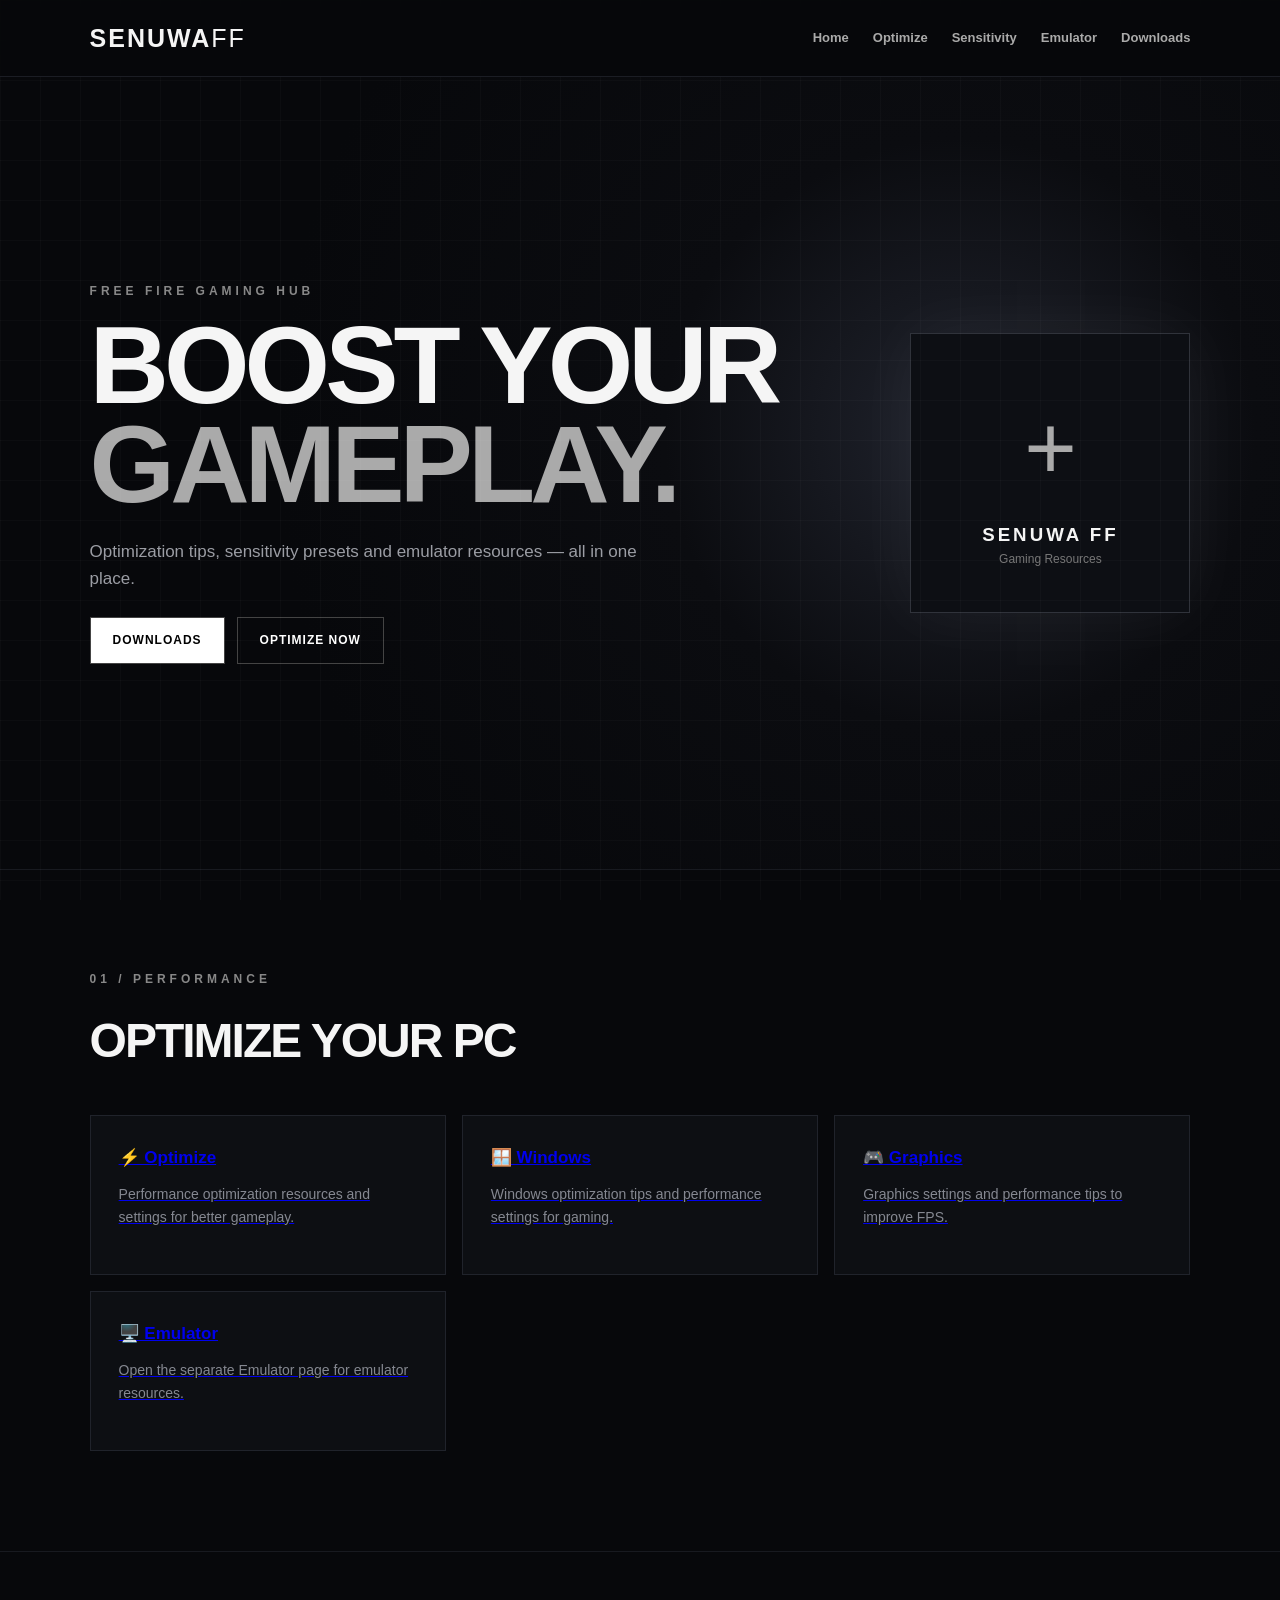
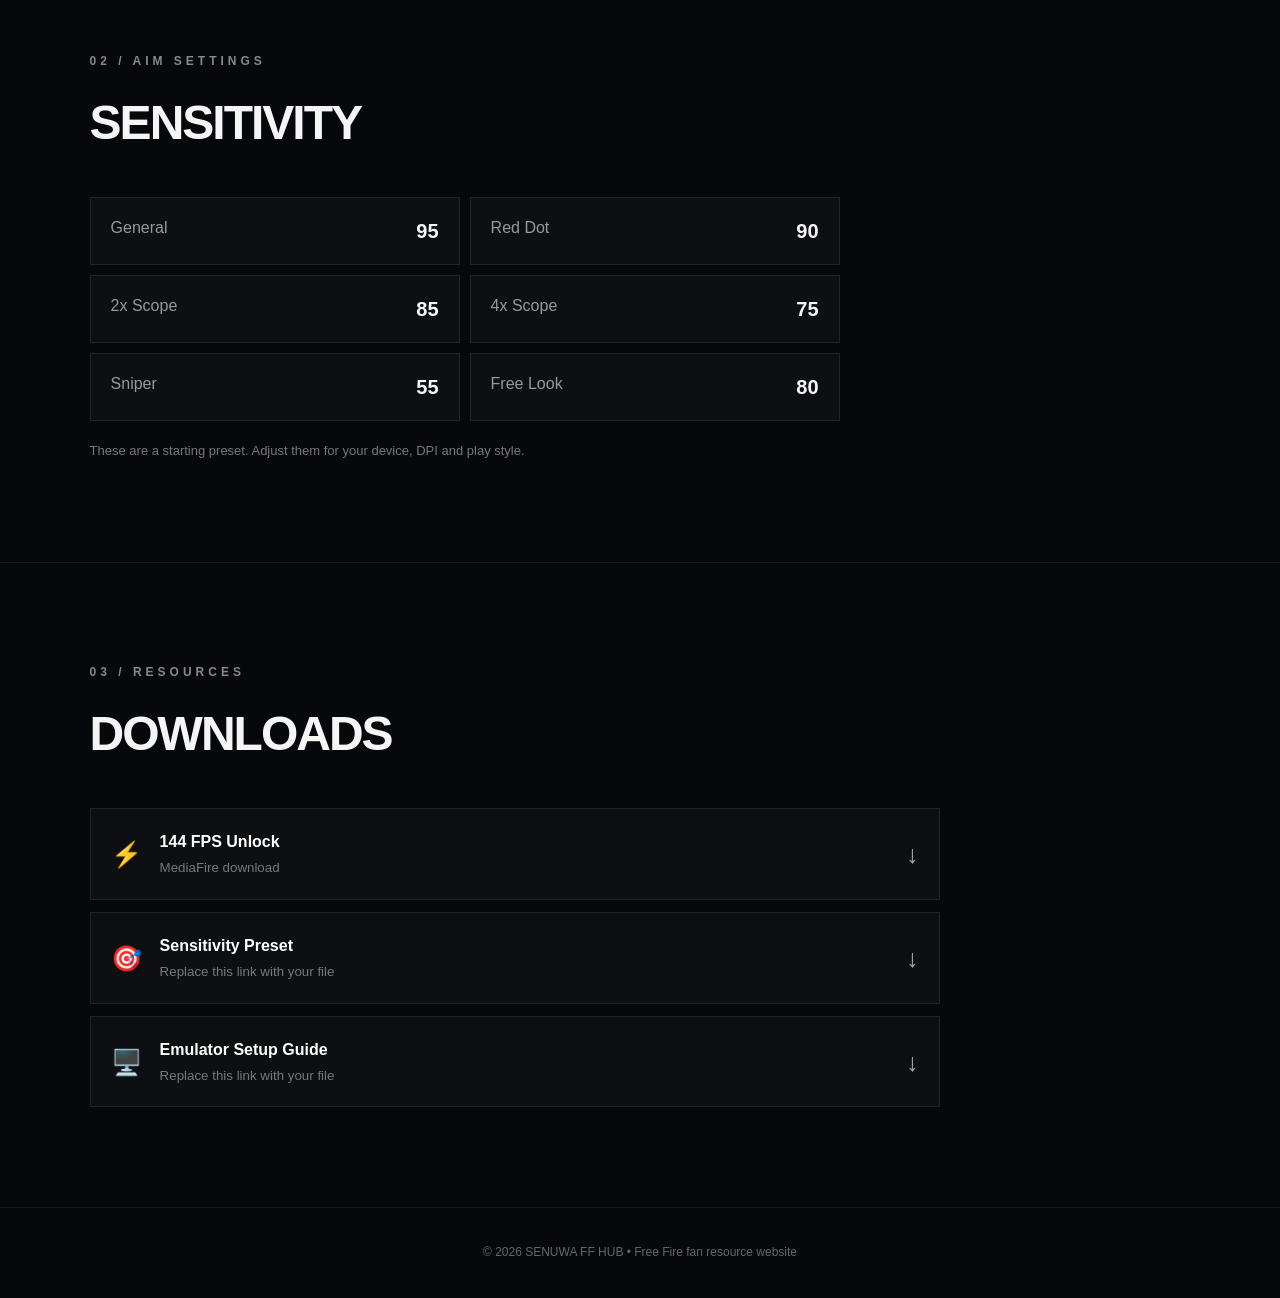
==== index.html @ 17cc3757 "Move emulator to separate page and update navigation" ====
<!DOCTYPE html>
<html lang="en">
<head>
  <meta charset="UTF-8">
  <meta name="viewport" content="width=device-width, initial-scale=1.0">
  <title>SENUWA FF HUB</title>
  <link rel="stylesheet" href="style.css">
</head>
<body>
  <header class="nav">
    <div class="logo">SENUWA<span>FF</span></div>
    <nav>
      <a href="#home">Home</a>
      <a href="#optimize">Optimize</a>
      <a href="#sensitivity">Sensitivity</a>
      <a href="emulator.html">Emulator</a>
      <a href="#downloads">Downloads</a>
    </nav>
  </header>

  <main>
    <section id="home" class="hero">
      <div>
        <p class="tag">FREE FIRE GAMING HUB</p>
        <h1>BOOST YOUR<br><span>GAMEPLAY.</span></h1>
        <p class="subtitle">Optimization tips, sensitivity presets and emulator resources — all in one place.</p>
        <div class="buttons">
          <a class="btn primary" href="#downloads">DOWNLOADS</a>
          <a class="btn secondary" href="#optimize">OPTIMIZE NOW</a>
        </div>
      </div>
      <div class="hero-card">
        <div class="crosshair">+</div>
        <h3>SENUWA FF</h3>
        <p>Gaming Resources</p>
      </div>
    </section>

    <section id="optimize" class="section">
      <p class="tag">01 / PERFORMANCE</p>
      <h2>OPTIMIZE YOUR PC</h2>
      <div class="grid">
        <a class="card" href="#optimize"><b>⚡ Optimize</b><p>Performance optimization resources and settings for better gameplay.</p></a>
        <a class="card" href="#optimize"><b>🪟 Windows</b><p>Windows optimization tips and performance settings for gaming.</p></a>
        <a class="card" href="#optimize"><b>🎮 Graphics</b><p>Graphics settings and performance tips to improve FPS.</p></a>
        <a class="card" href="emulator.html"><b>🖥️ Emulator</b><p>Open the separate Emulator page for emulator resources.</p></a>
      </div>
    </section>

    <section id="sensitivity" class="section">
      <p class="tag">02 / AIM SETTINGS</p>
      <h2>SENSITIVITY</h2>
      <div class="sens">
        <div><span>General</span><strong>95</strong></div>
        <div><span>Red Dot</span><strong>90</strong></div>
        <div><span>2x Scope</span><strong>85</strong></div>
        <div><span>4x Scope</span><strong>75</strong></div>
        <div><span>Sniper</span><strong>55</strong></div>
        <div><span>Free Look</span><strong>80</strong></div>
      </div>
      <p class="note">These are a starting preset. Adjust them for your device, DPI and play style.</p>
    </section>

    <section id="downloads" class="section downloads">
      <p class="tag">03 / RESOURCES</p>
      <h2>DOWNLOADS</h2>
      <div class="download-grid">
        <a class="download" href="https://www.mediafire.com/file/zof6ju1mrrb63w5/144_FPS.txt/file" target="_blank" rel="noopener"><span>⚡</span><div><b>144 FPS Unlock</b><small>MediaFire download</small></div><strong>↓</strong></a>
        <a class="download" href="#" onclick="demoDownload(event,'Sensitivity Preset')"><span>🎯</span><div><b>Sensitivity Preset</b><small>Replace this link with your file</small></div><strong>↓</strong></a>
        <a class="download" href="#" onclick="demoDownload(event,'Emulator Setup Guide')"><span>🖥️</span><div><b>Emulator Setup Guide</b><small>Replace this link with your file</small></div><strong>↓</strong></a>
      </div>
    </section>
  </main>

  <footer>© 2026 SENUWA FF HUB • Free Fire fan resource website</footer>
  <script src="script.js"></script>
</body>
</html>
---- style.css ----
*{box-sizing:border-box;margin:0;padding:0}
html{scroll-behavior:smooth}
body{font-family:Arial,Helvetica,sans-serif;background:#07080b;color:#f5f5f5;line-height:1.6}
body:before{content:"";position:fixed;inset:0;pointer-events:none;background:linear-gradient(rgba(255,255,255,.025) 1px,transparent 1px),linear-gradient(90deg,rgba(255,255,255,.025) 1px,transparent 1px);background-size:40px 40px}
.nav{position:sticky;top:0;z-index:10;display:flex;justify-content:space-between;align-items:center;padding:18px 7%;background:rgba(7,8,11,.9);backdrop-filter:blur(12px);border-bottom:1px solid #1b1d24}
.logo{font-size:25px;font-weight:900;letter-spacing:2px}.logo span{font-weight:400}
nav{display:flex;gap:24px}nav a{color:#aaa;text-decoration:none;font-size:13px;font-weight:bold}nav a:hover{color:#fff}
.hero{min-height:88vh;padding:100px 7%;display:flex;align-items:center;justify-content:space-between;gap:50px;background:radial-gradient(circle at 75% 45%,#20232d 0,#0b0c10 28%,#07080b 65%)}
.tag{font-size:12px;letter-spacing:4px;color:#888;font-weight:bold;margin-bottom:14px}
h1{font-size:clamp(55px,9vw,110px);line-height:.9;letter-spacing:-5px}h1 span{color:#aaa}
.subtitle{max-width:580px;color:#9b9da4;margin:25px 0;font-size:17px}
.buttons{display:flex;gap:12px;flex-wrap:wrap}.btn{padding:13px 22px;text-decoration:none;font-size:12px;font-weight:bold;letter-spacing:1px;border:1px solid #444}.primary{background:#fff;color:#000}.secondary{color:#fff}
.hero-card{width:280px;height:280px;border:1px solid #30333b;background:#0d0f14;display:flex;flex-direction:column;align-items:center;justify-content:center;box-shadow:0 0 70px rgba(255,255,255,.05)}.crosshair{font-size:90px;font-weight:200;color:#aaa}.hero-card h3{letter-spacing:3px}.hero-card p{color:#777;font-size:12px}
.section{padding:100px 7%;border-top:1px solid #181a20}h2{font-size:48px;letter-spacing:-2px;margin-bottom:35px}
.grid{display:grid;grid-template-columns:repeat(3,1fr);gap:16px}.card{background:#0d0f13;border:1px solid #20232b;padding:28px;min-height:160px}.card b{font-size:17px}.card p{color:#858891;margin-top:12px;font-size:14px}
.sens{max-width:750px;display:grid;grid-template-columns:1fr 1fr;gap:10px}.sens div{display:flex;justify-content:space-between;padding:17px 20px;background:#0d0f13;border:1px solid #20232b}.sens span{color:#999}.sens strong{font-size:20px}.note{color:#777;margin-top:20px;font-size:13px}
.download-grid{display:grid;gap:12px;max-width:850px}.download{display:flex;align-items:center;gap:18px;padding:20px;background:#0d0f13;border:1px solid #20232b;color:#fff;text-decoration:none}.download>span{font-size:25px}.download div{flex:1}.download small{display:block;color:#777;margin-top:3px}.download>strong{font-size:25px;color:#aaa}.download:hover{border-color:#555;transform:translateX(4px)}
footer{text-align:center;padding:35px;color:#666;border-top:1px solid #181a20;font-size:12px}
@media(max-width:750px){.nav{align-items:flex-start;gap:15px;flex-direction:column}nav{gap:12px;flex-wrap:wrap}.hero{padding-top:70px;flex-direction:column;align-items:flex-start}.hero-card{width:100%;max-width:300px}h2{font-size:38px}.grid{grid-template-columns:1fr}.sens{grid-template-columns:1fr}}
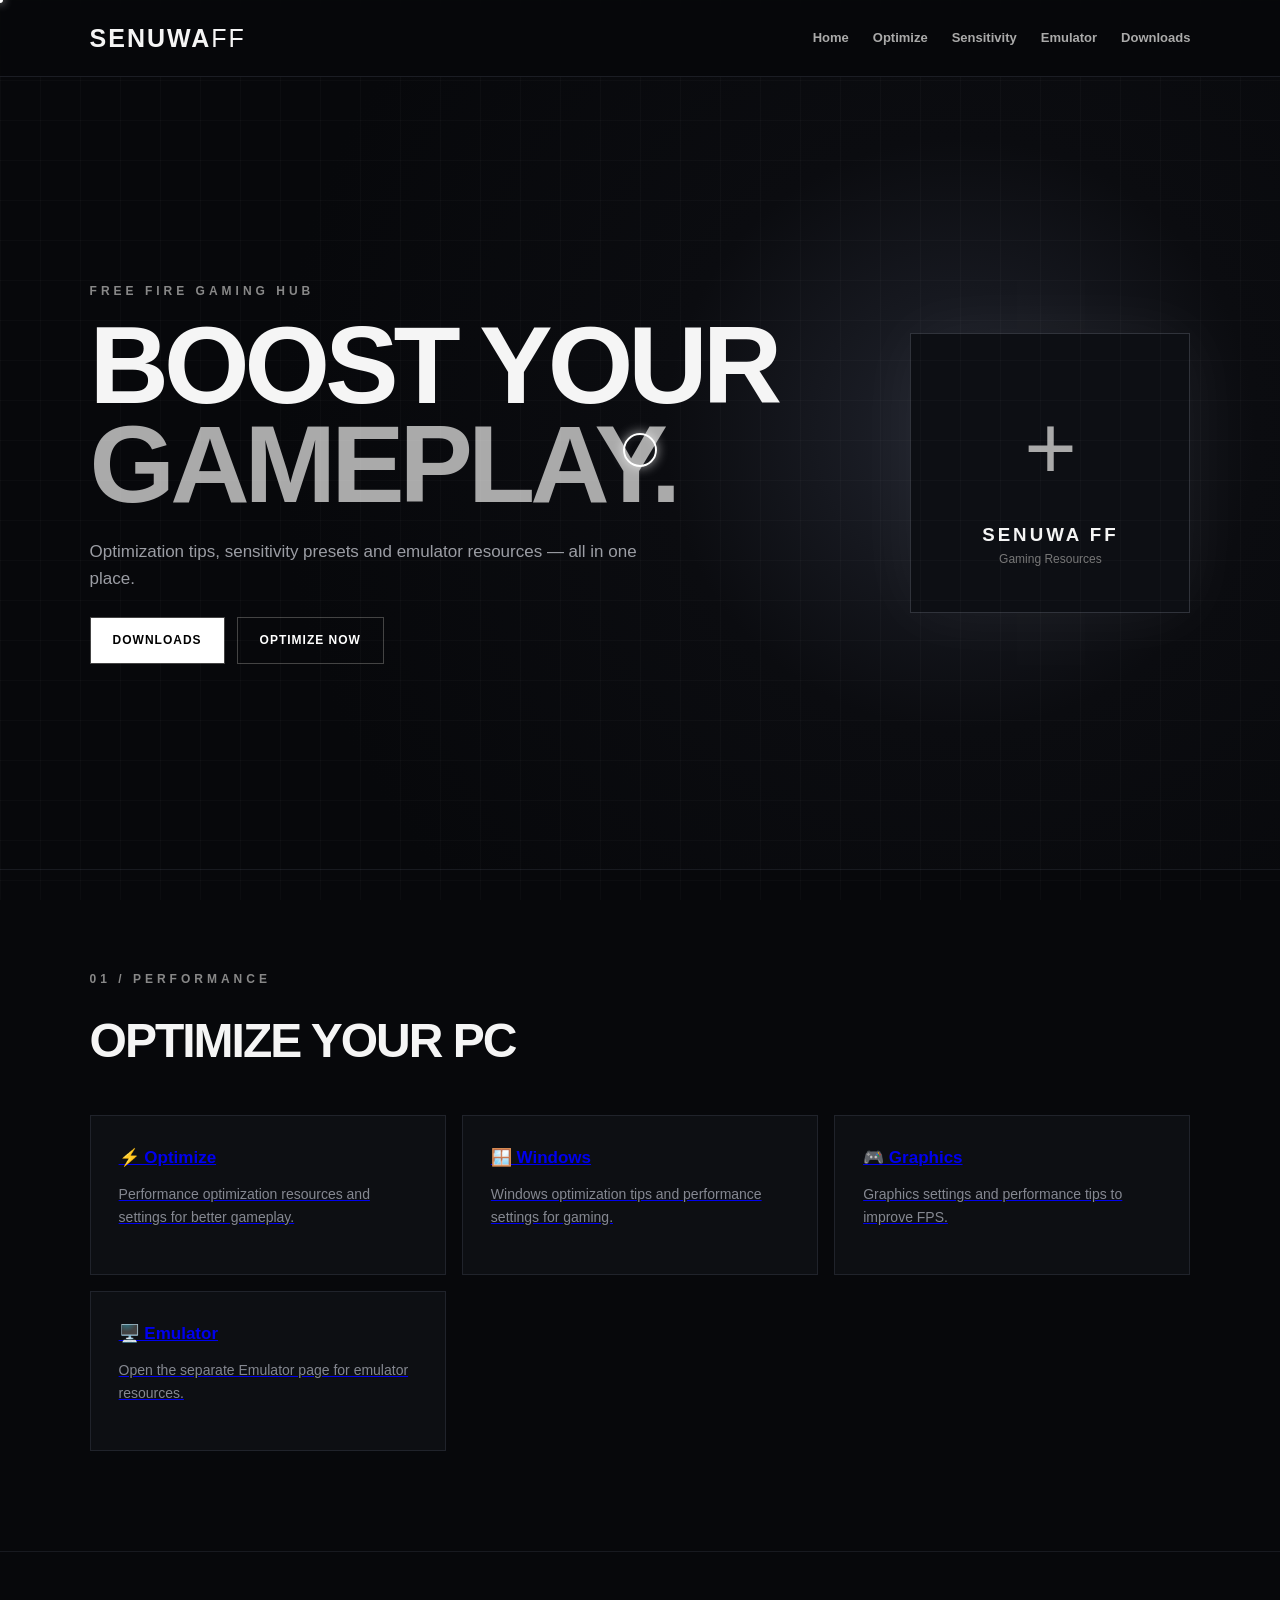
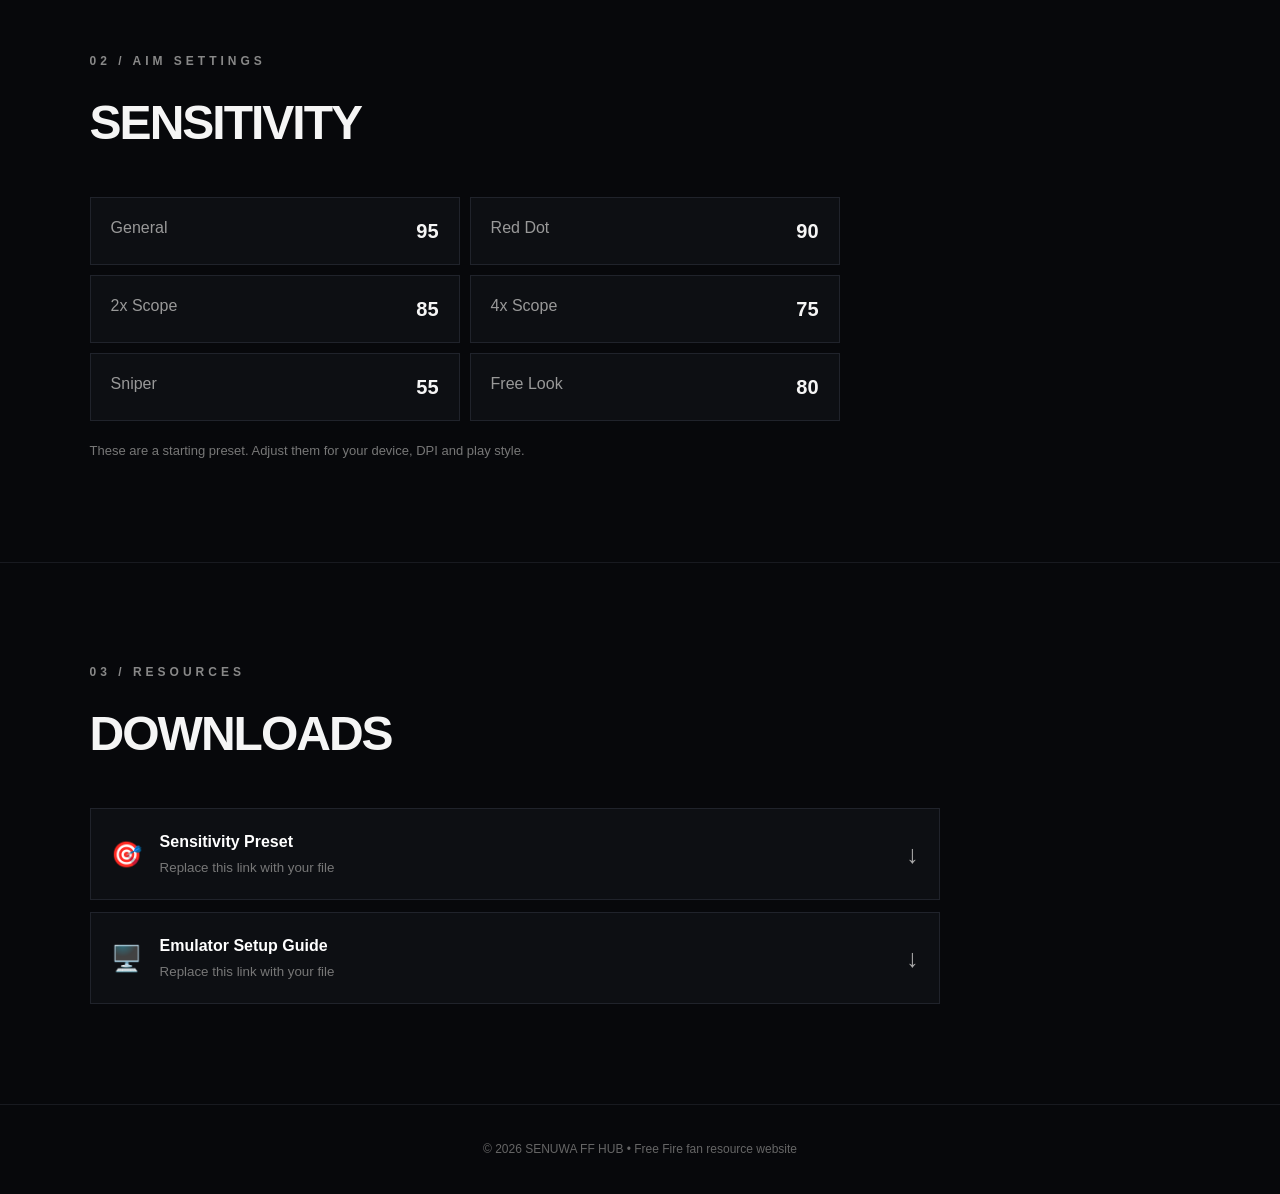
==== commit 79fb70e6: "Remove 144 FPS Unlock from Downloads and link Optimize card to new Optimize page" ====
--- a/index.html
+++ b/index.html
@@ -40,7 +40,7 @@
       <p class="tag">01 / PERFORMANCE</p>
       <h2>OPTIMIZE YOUR PC</h2>
       <div class="grid">
-        <a class="card" href="#optimize"><b>⚡ Optimize</b><p>Performance optimization resources and settings for better gameplay.</p></a>
+        <a class="card" href="optimize.html"><b>⚡ Optimize</b><p>Performance optimization resources and settings for better gameplay.</p></a>
         <a class="card" href="#optimize"><b>🪟 Windows</b><p>Windows optimization tips and performance settings for gaming.</p></a>
         <a class="card" href="#optimize"><b>🎮 Graphics</b><p>Graphics settings and performance tips to improve FPS.</p></a>
         <a class="card" href="emulator.html"><b>🖥️ Emulator</b><p>Open the separate Emulator page for emulator resources.</p></a>
@@ -65,7 +65,6 @@
       <p class="tag">03 / RESOURCES</p>
       <h2>DOWNLOADS</h2>
       <div class="download-grid">
-        <a class="download" href="https://www.mediafire.com/file/zof6ju1mrrb63w5/144_FPS.txt/file" target="_blank" rel="noopener"><span>⚡</span><div><b>144 FPS Unlock</b><small>MediaFire download</small></div><strong>↓</strong></a>
         <a class="download" href="#" onclick="demoDownload(event,'Sensitivity Preset')"><span>🎯</span><div><b>Sensitivity Preset</b><small>Replace this link with your file</small></div><strong>↓</strong></a>
         <a class="download" href="#" onclick="demoDownload(event,'Emulator Setup Guide')"><span>🖥️</span><div><b>Emulator Setup Guide</b><small>Replace this link with your file</small></div><strong>↓</strong></a>
       </div>
--- a/style.css
+++ b/style.css
@@ -1,7 +1,14 @@
 *{box-sizing:border-box;margin:0;padding:0}
 html{scroll-behavior:smooth}
-body{font-family:Arial,Helvetica,sans-serif;background:#07080b;color:#f5f5f5;line-height:1.6}
+body{font-family:Arial,Helvetica,sans-serif;background:#07080b;color:#f5f5f5;line-height:1.6;cursor:none}
 body:before{content:"";position:fixed;inset:0;pointer-events:none;background:linear-gradient(rgba(255,255,255,.025) 1px,transparent 1px),linear-gradient(90deg,rgba(255,255,255,.025) 1px,transparent 1px);background-size:40px 40px}
+a,button{cursor:none}
+.custom-cursor,.cursor-dot{position:fixed;left:0;top:0;pointer-events:none;z-index:2147483647;transform:translate(-50%,-50%);display:block}
+.custom-cursor{width:34px;height:34px;border:2px solid #fff;border-radius:50%;box-shadow:0 0 12px rgba(255,255,255,.65),inset 0 0 8px rgba(255,255,255,.12);transition:width .18s ease,height .18s ease,border-color .18s ease,background .18s ease,box-shadow .18s ease}
+.cursor-dot{width:6px;height:6px;background:#fff;border-radius:50%;box-shadow:0 0 10px rgba(255,255,255,.9)}
+body.cursor-hover .custom-cursor{width:52px;height:52px;border-color:#fff;background:rgba(255,255,255,.07);box-shadow:0 0 20px rgba(255,255,255,.8)}
+body.cursor-click .custom-cursor{width:24px;height:24px;background:rgba(255,255,255,.2)}
+@media(max-width:750px){body{cursor:auto}a,button{cursor:pointer}.custom-cursor,.cursor-dot{display:none}}
 .nav{position:sticky;top:0;z-index:10;display:flex;justify-content:space-between;align-items:center;padding:18px 7%;background:rgba(7,8,11,.9);backdrop-filter:blur(12px);border-bottom:1px solid #1b1d24}
 .logo{font-size:25px;font-weight:900;letter-spacing:2px}.logo span{font-weight:400}
 nav{display:flex;gap:24px}nav a{color:#aaa;text-decoration:none;font-size:13px;font-weight:bold}nav a:hover{color:#fff}
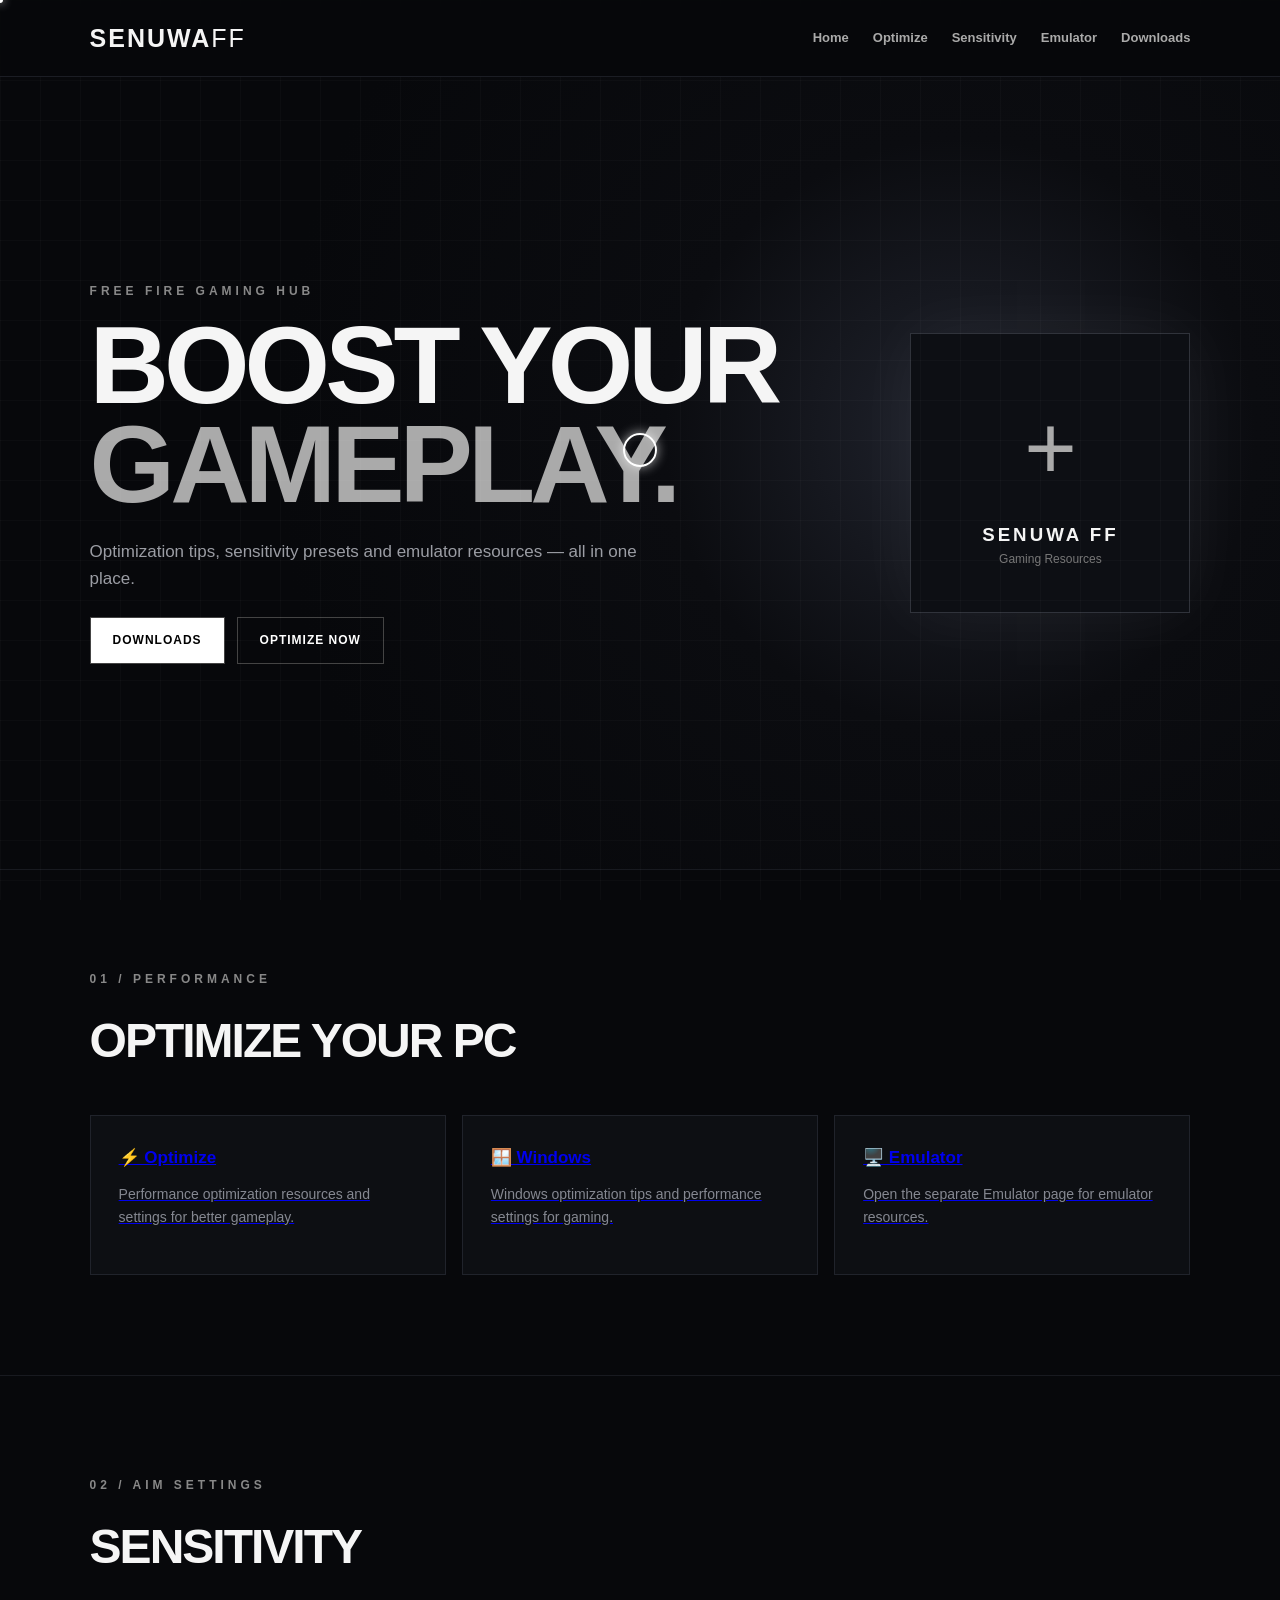
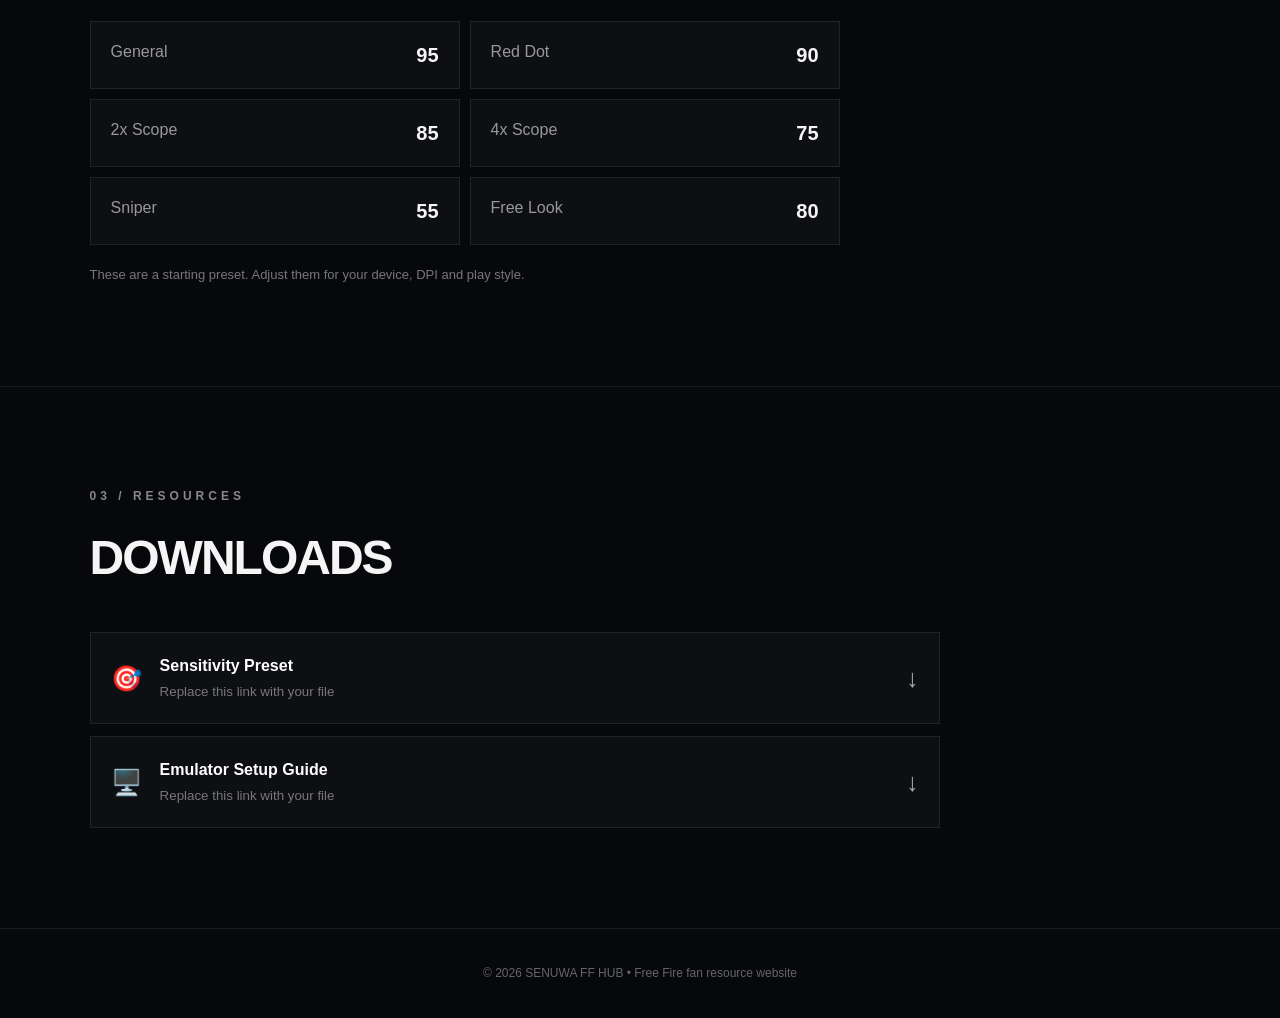
==== commit b731e97a: "Remove Graphics card from Optimize Your PC section" ====
--- a/index.html
+++ b/index.html
@@ -42,7 +42,6 @@
       <div class="grid">
         <a class="card" href="optimize.html"><b>⚡ Optimize</b><p>Performance optimization resources and settings for better gameplay.</p></a>
         <a class="card" href="#optimize"><b>🪟 Windows</b><p>Windows optimization tips and performance settings for gaming.</p></a>
-        <a class="card" href="#optimize"><b>🎮 Graphics</b><p>Graphics settings and performance tips to improve FPS.</p></a>
         <a class="card" href="emulator.html"><b>🖥️ Emulator</b><p>Open the separate Emulator page for emulator resources.</p></a>
       </div>
     </section>
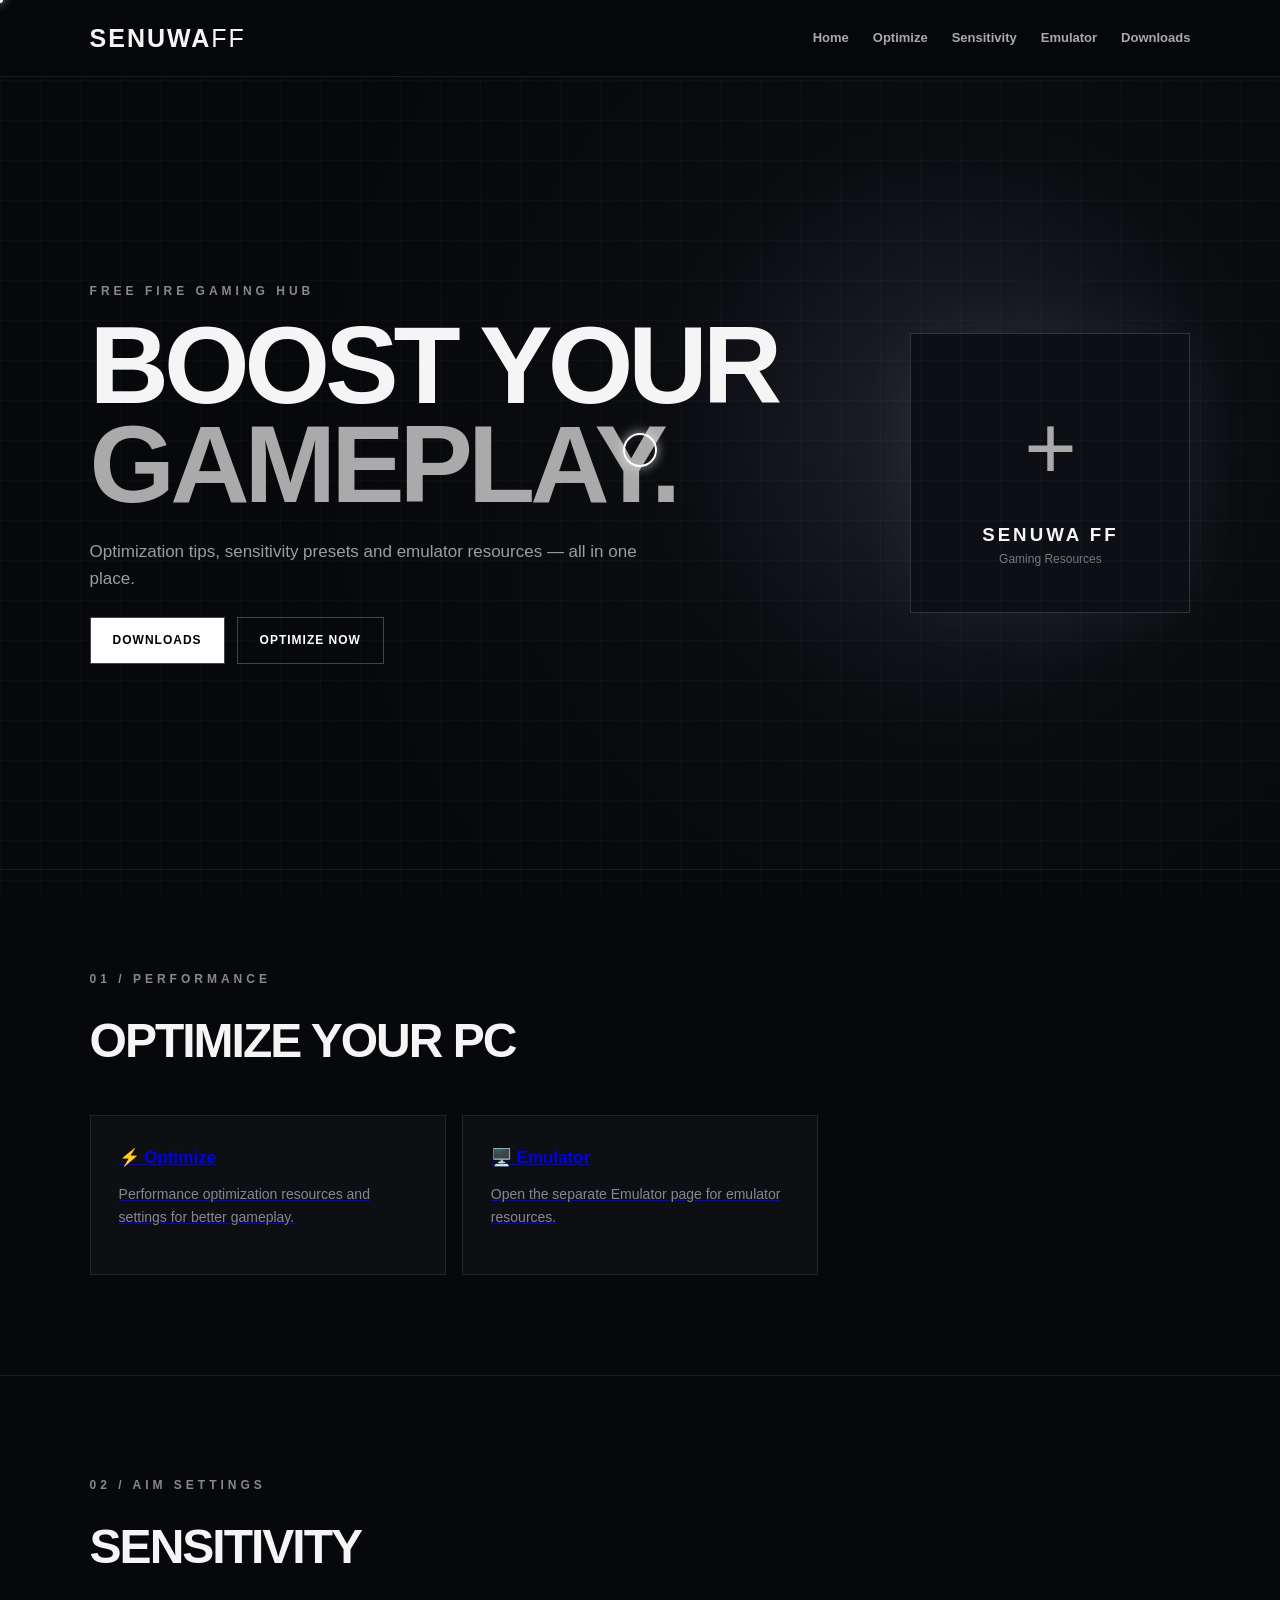
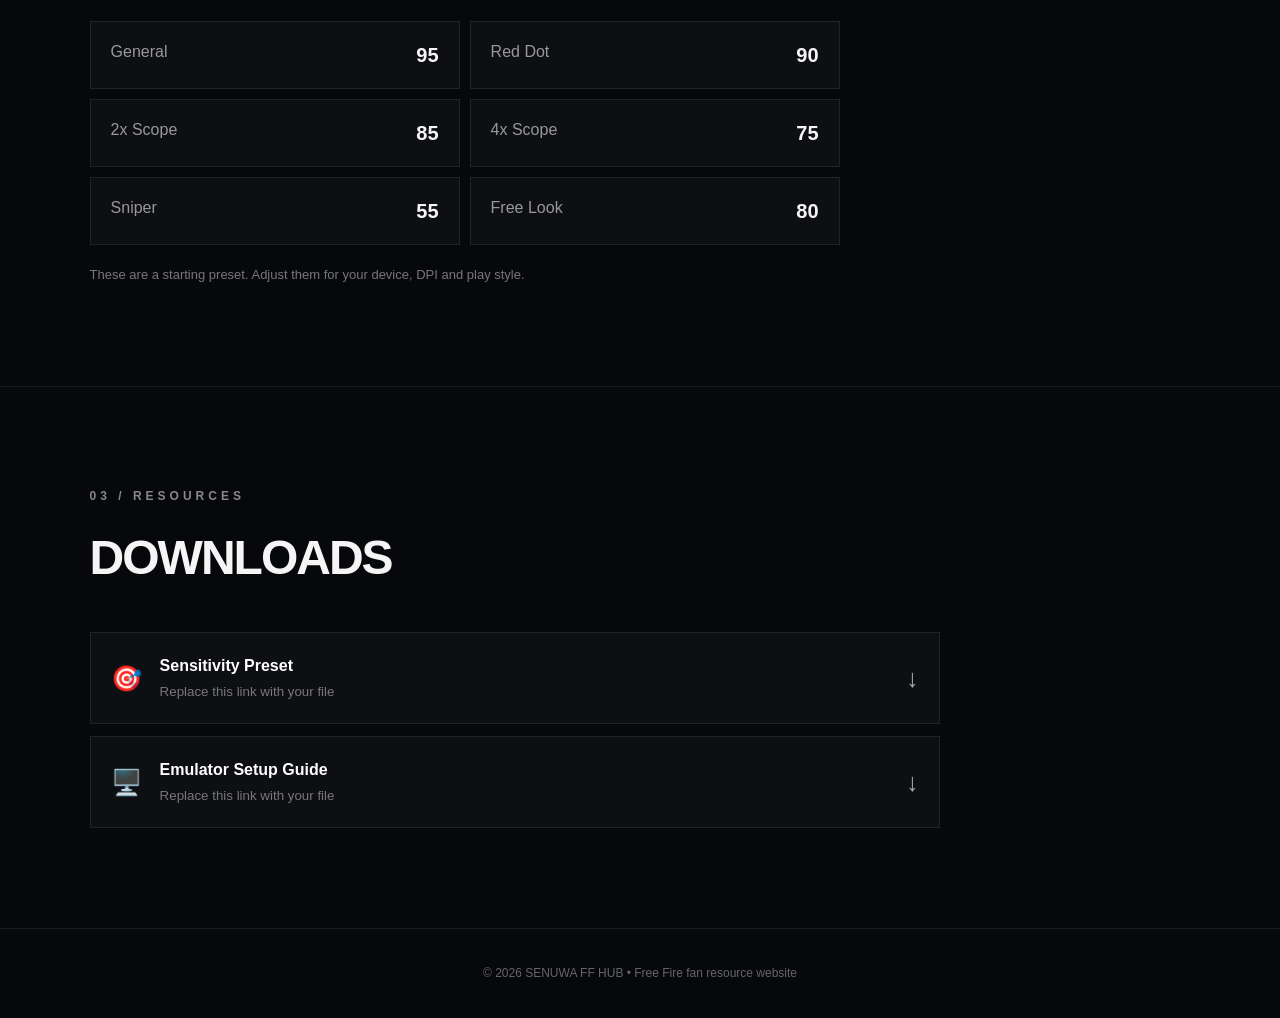
==== commit 4e4dc924: "Remove Windows card from Optimize section" ====
--- a/index.html
+++ b/index.html
@@ -41,7 +41,6 @@
       <h2>OPTIMIZE YOUR PC</h2>
       <div class="grid">
         <a class="card" href="optimize.html"><b>⚡ Optimize</b><p>Performance optimization resources and settings for better gameplay.</p></a>
-        <a class="card" href="#optimize"><b>🪟 Windows</b><p>Windows optimization tips and performance settings for gaming.</p></a>
         <a class="card" href="emulator.html"><b>🖥️ Emulator</b><p>Open the separate Emulator page for emulator resources.</p></a>
       </div>
     </section>
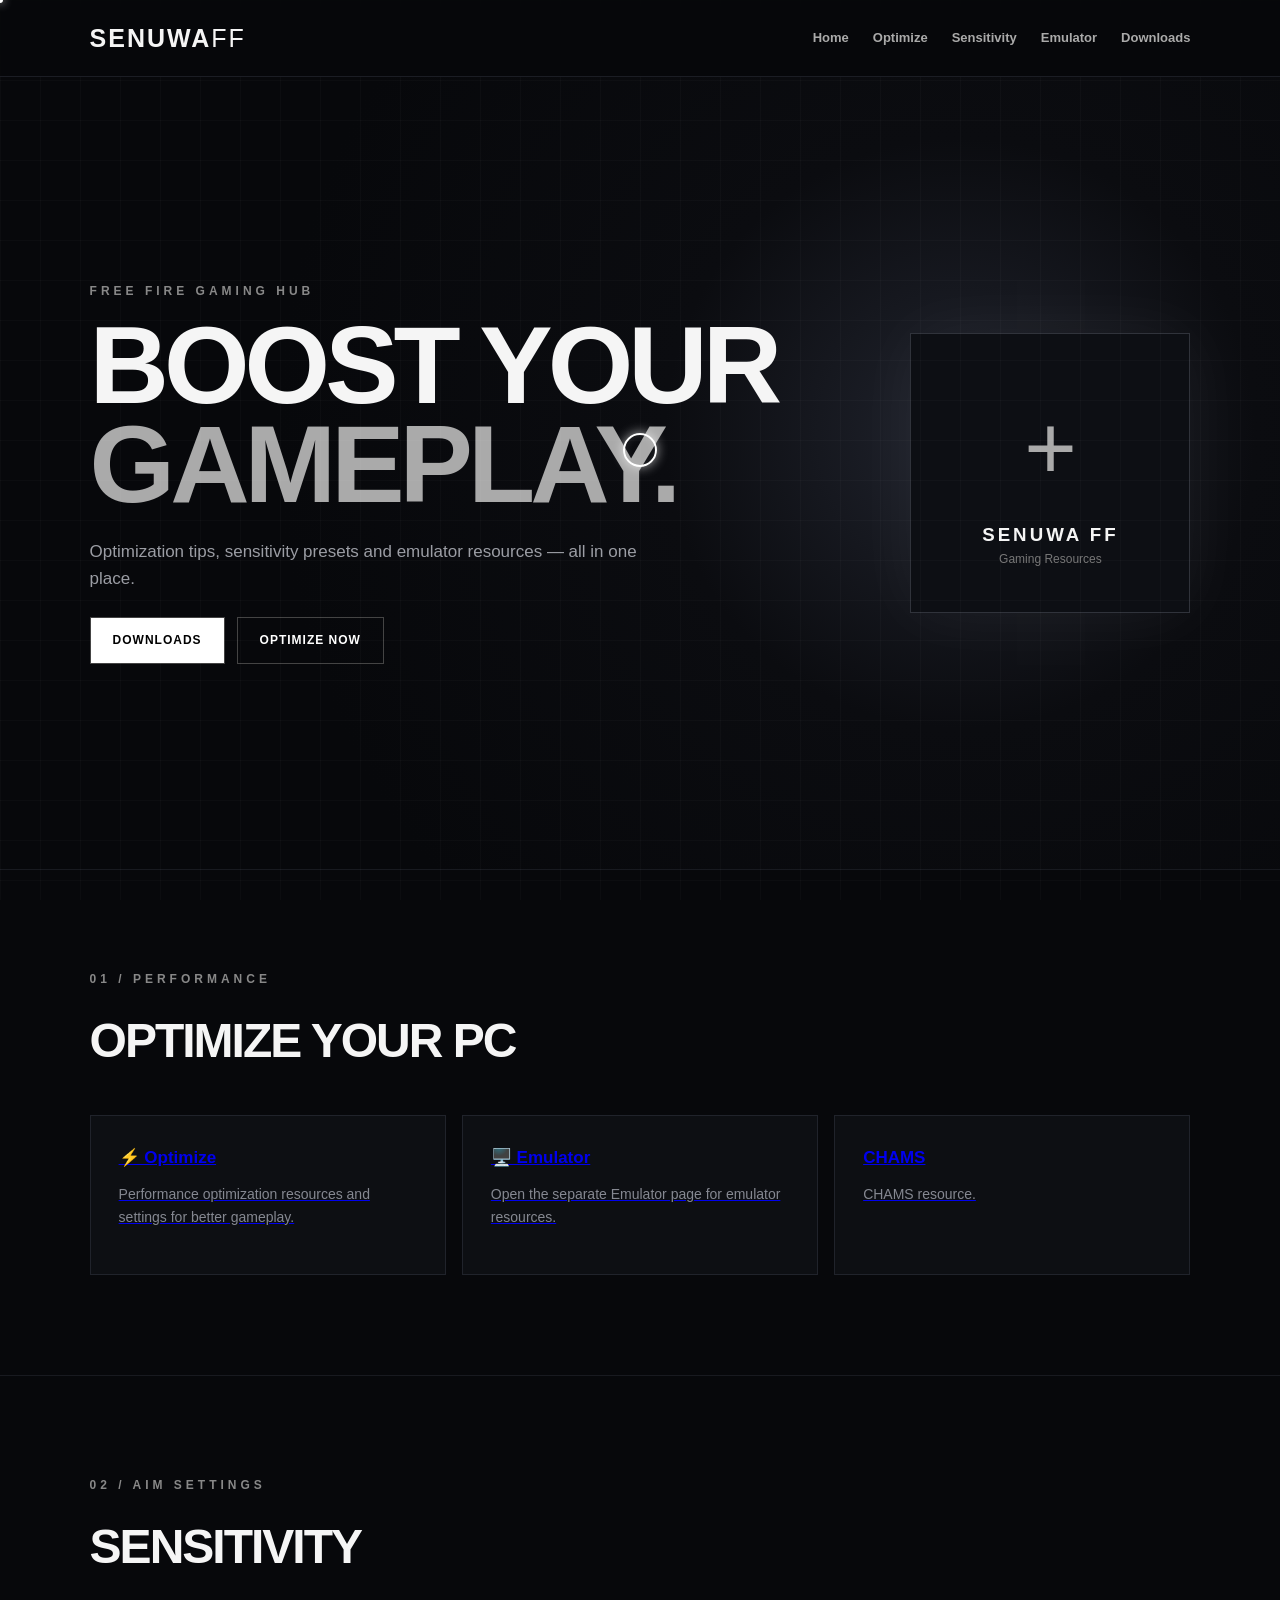
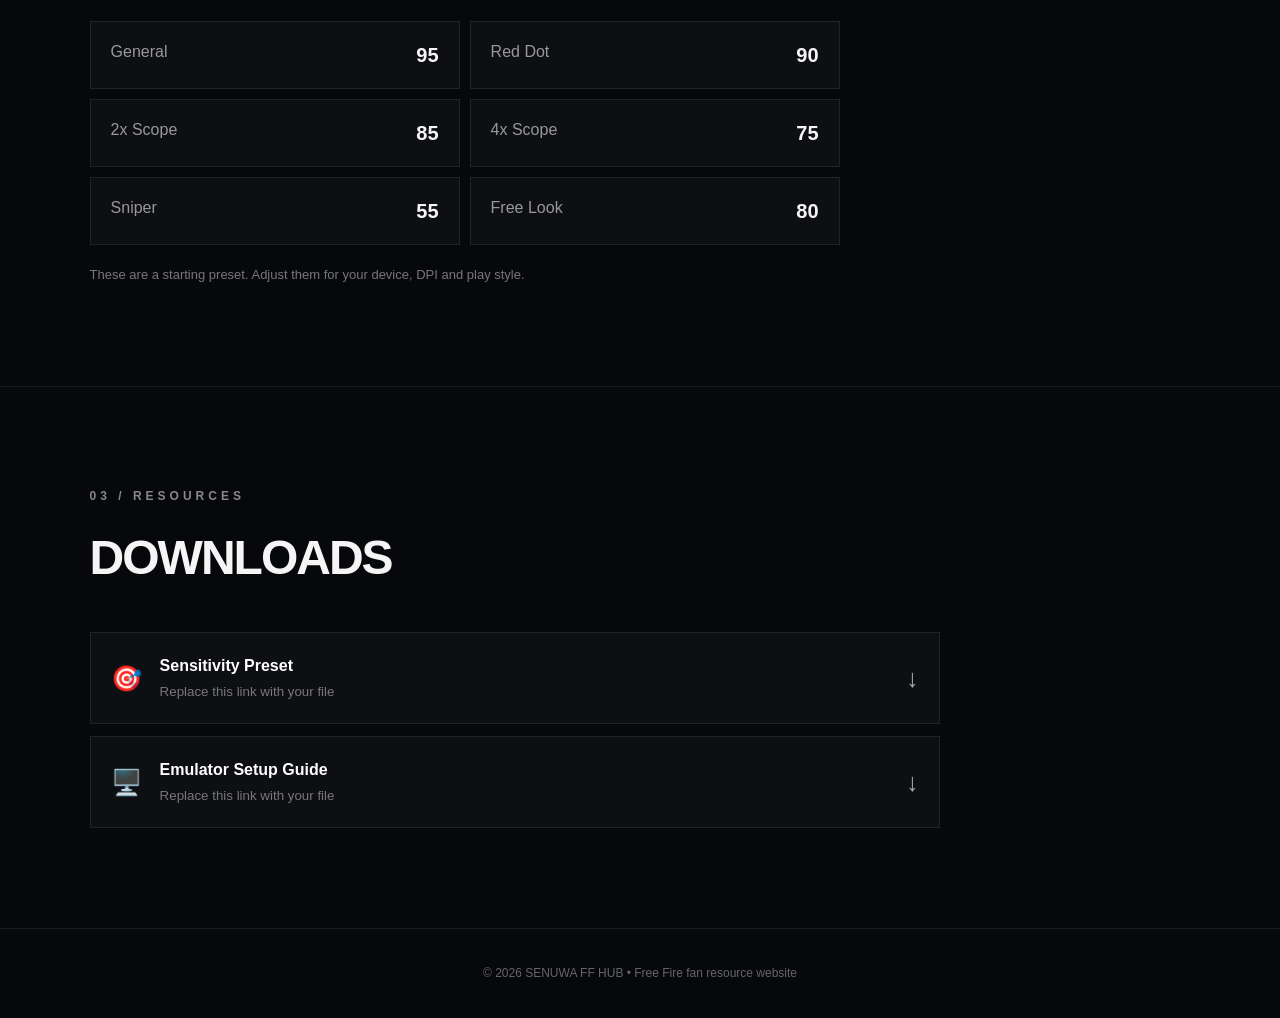
==== commit bead0d62: "Add CHAMS card to Optimize section" ====
--- a/index.html
+++ b/index.html
@@ -42,6 +42,7 @@
       <div class="grid">
         <a class="card" href="optimize.html"><b>⚡ Optimize</b><p>Performance optimization resources and settings for better gameplay.</p></a>
         <a class="card" href="emulator.html"><b>🖥️ Emulator</b><p>Open the separate Emulator page for emulator resources.</p></a>
+        <a class="card" href="#"><b>CHAMS</b><p>CHAMS resource.</p></a>
       </div>
     </section>
 
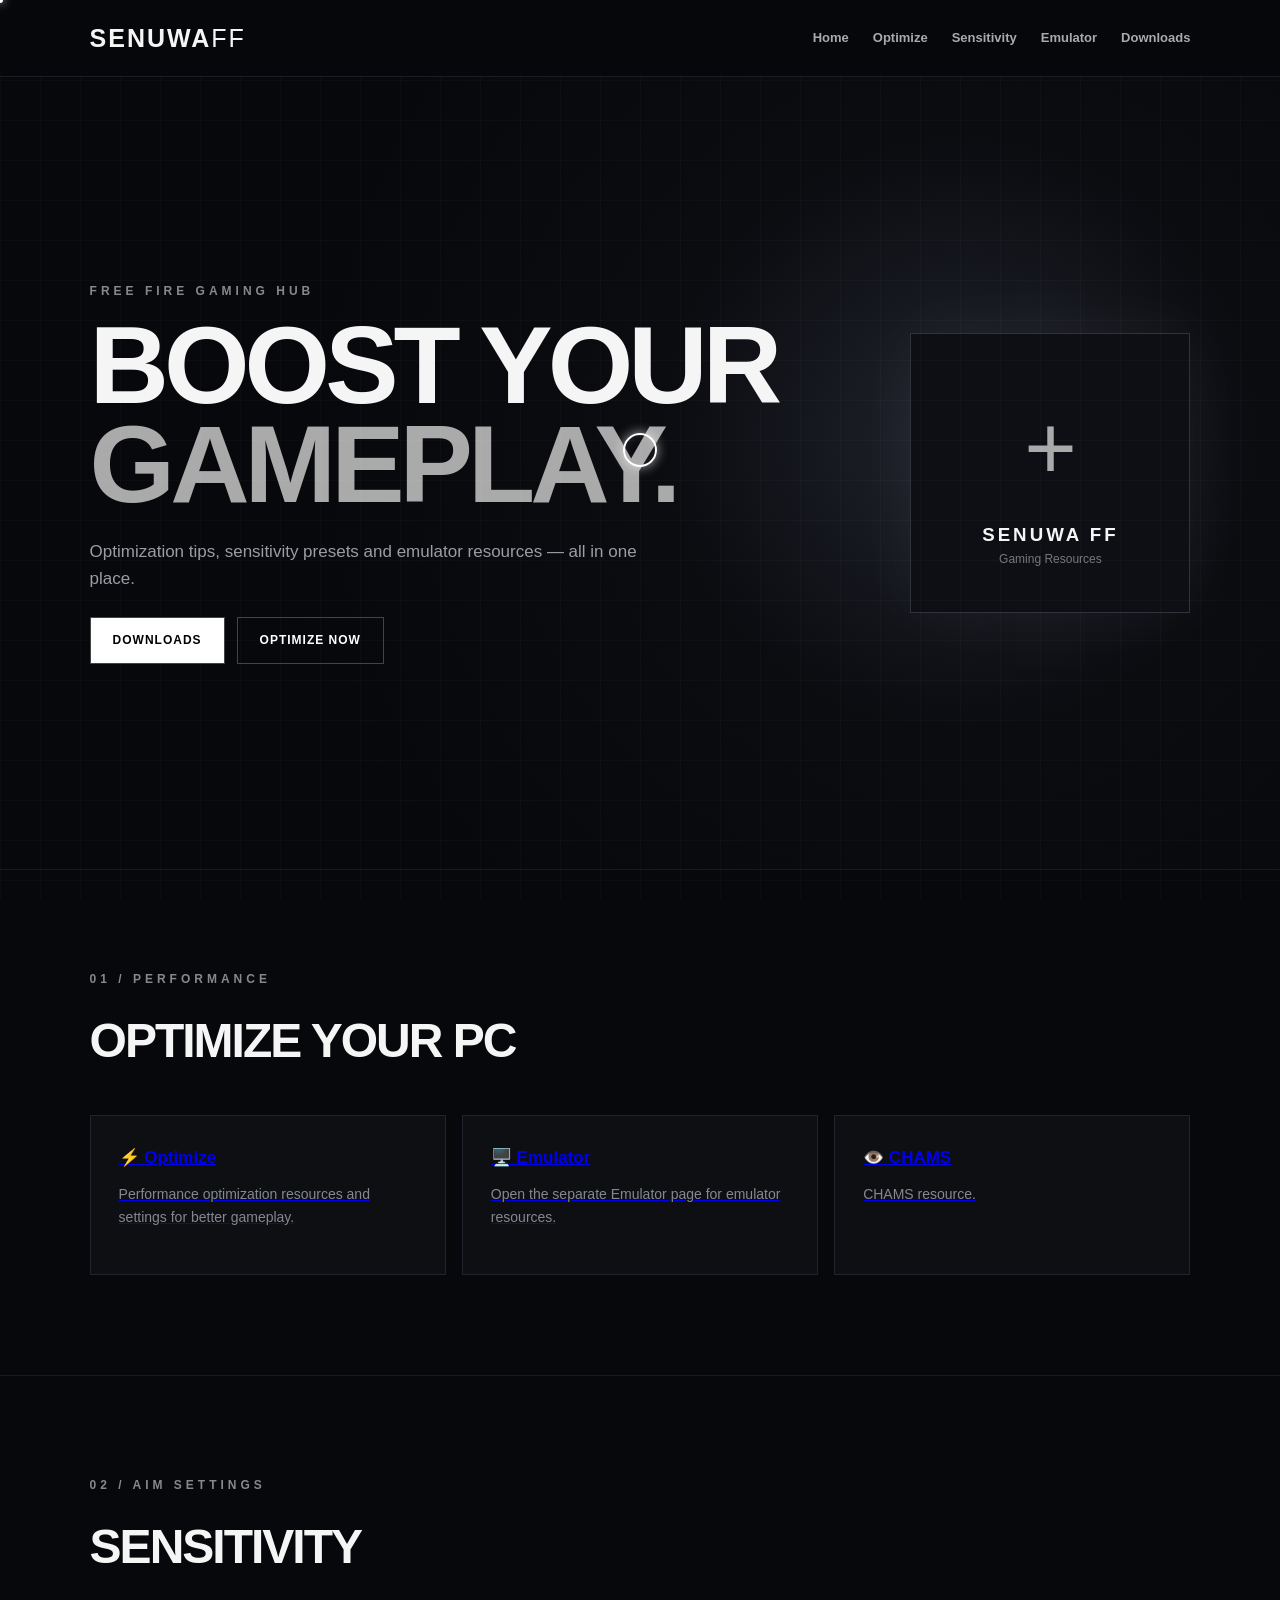
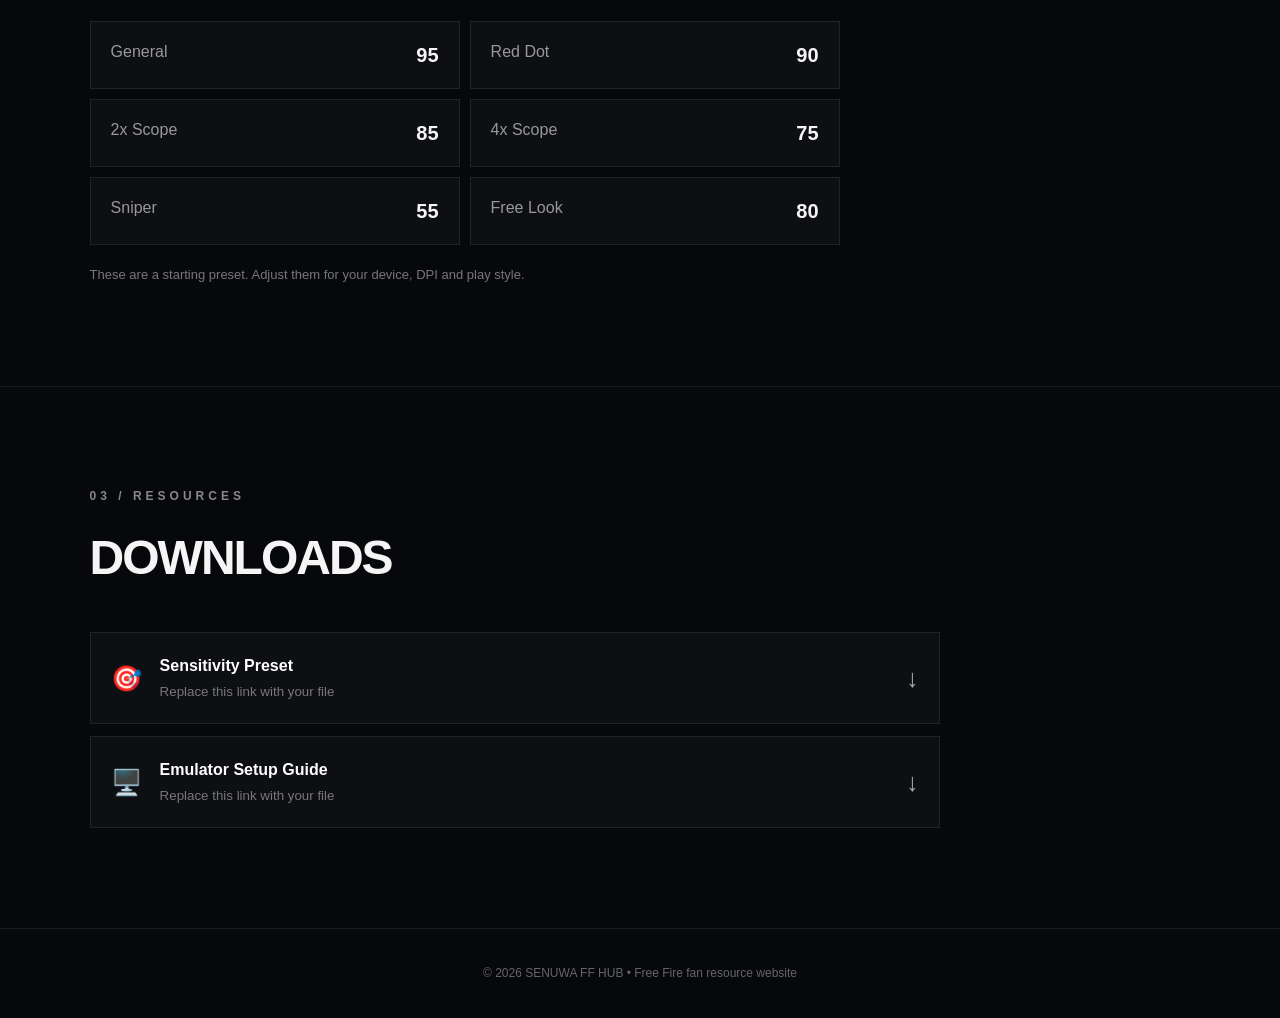
==== commit eb13aa1e: "Add emoji to CHAMS card" ====
--- a/index.html
+++ b/index.html
@@ -42,7 +42,7 @@
       <div class="grid">
         <a class="card" href="optimize.html"><b>⚡ Optimize</b><p>Performance optimization resources and settings for better gameplay.</p></a>
         <a class="card" href="emulator.html"><b>🖥️ Emulator</b><p>Open the separate Emulator page for emulator resources.</p></a>
-        <a class="card" href="#"><b>CHAMS</b><p>CHAMS resource.</p></a>
+        <a class="card" href="chams.html"><b>👁️ CHAMS</b><p>CHAMS resource.</p></a>
       </div>
     </section>
 
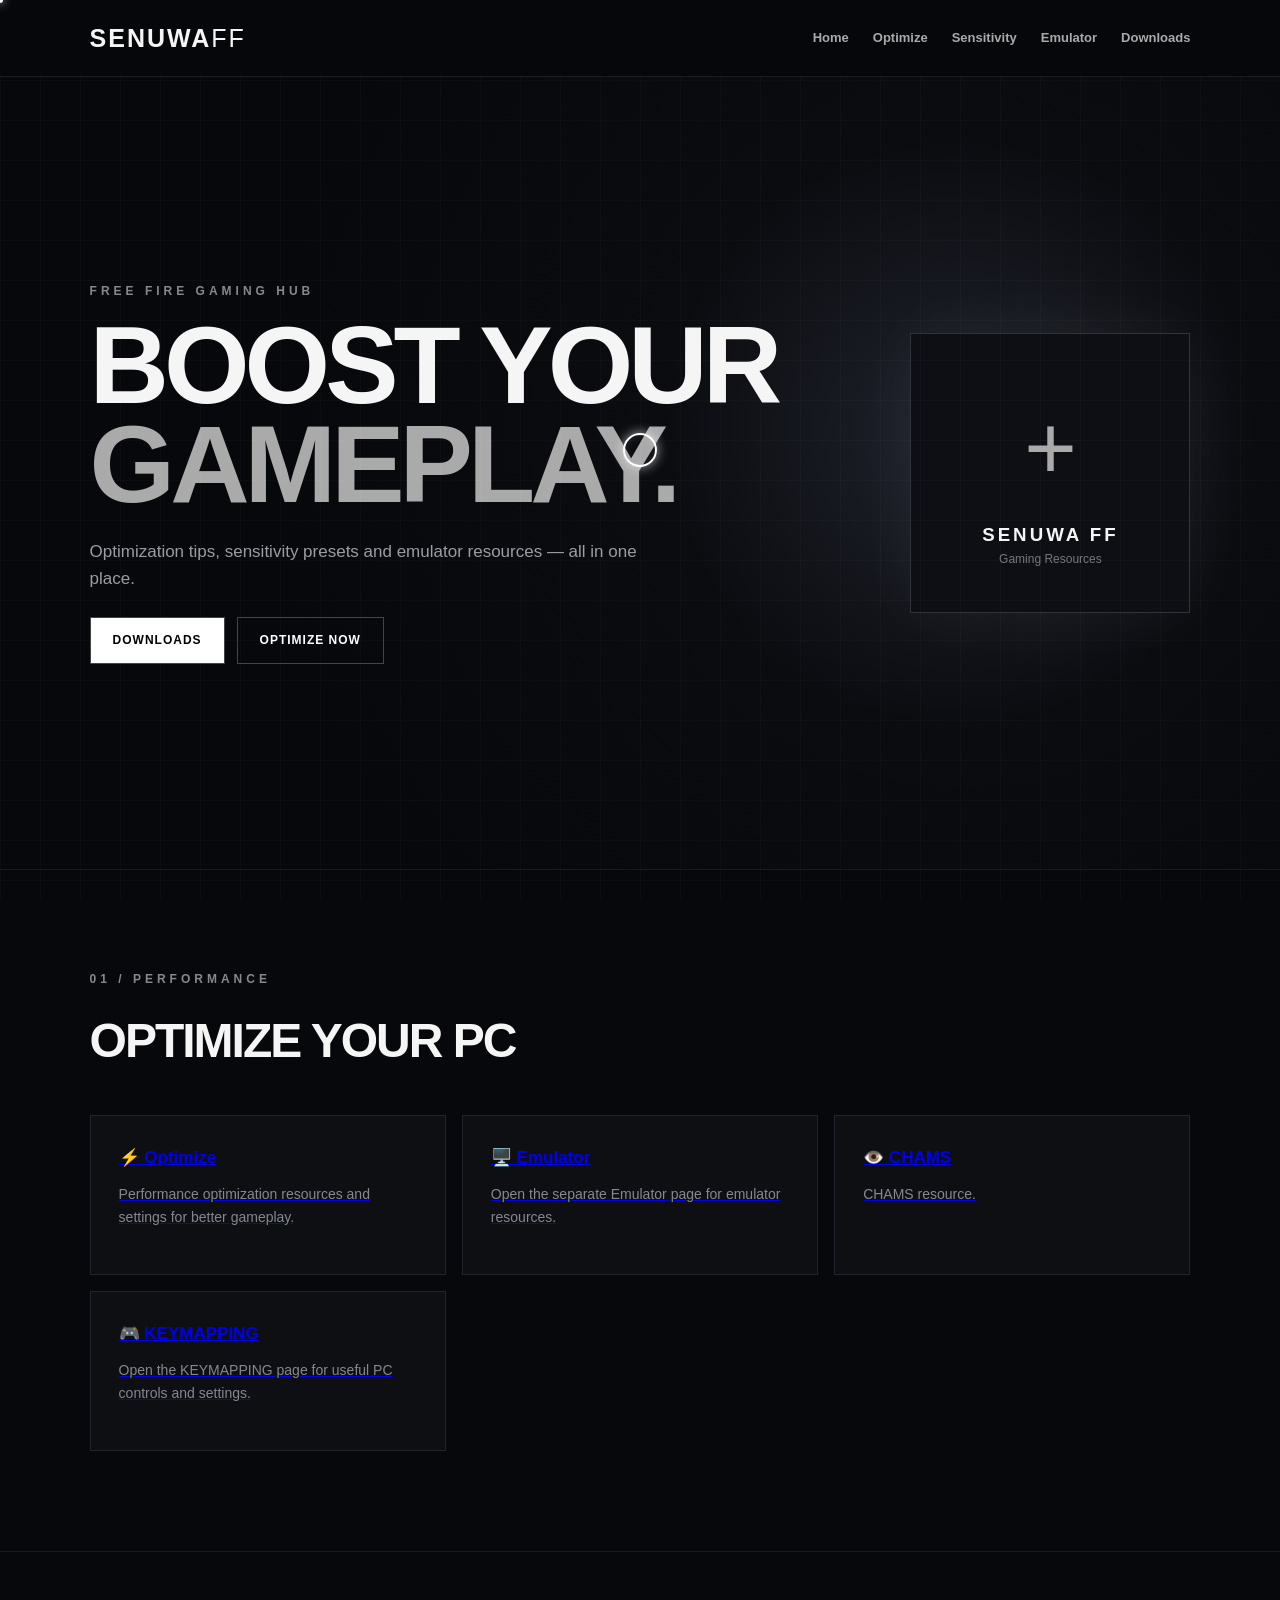
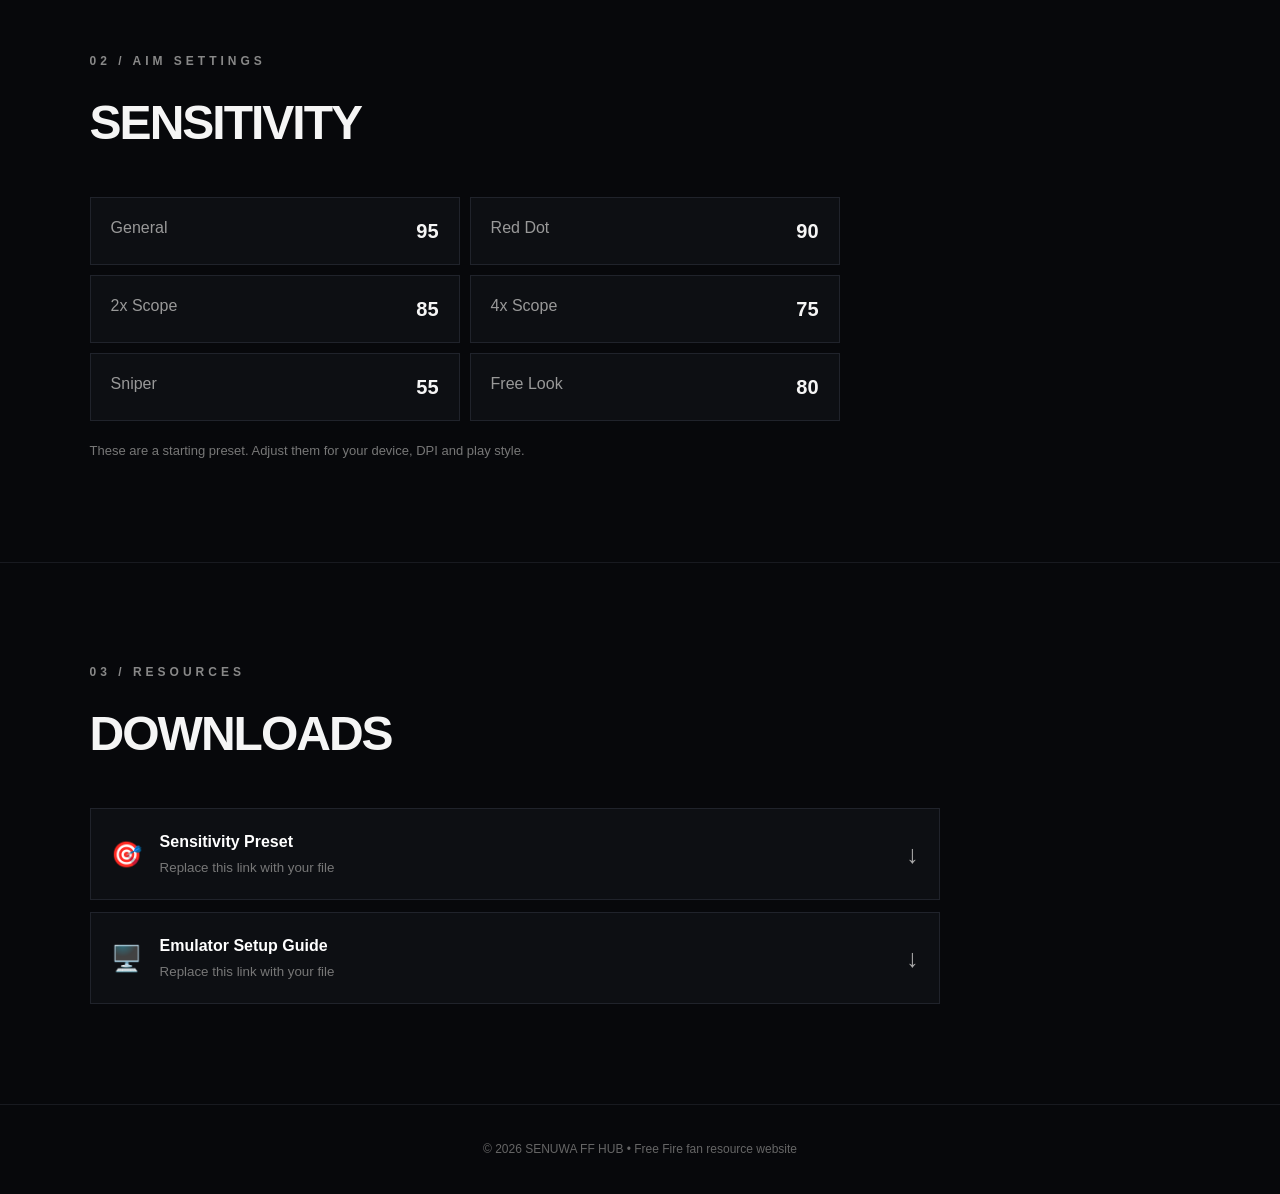
==== commit 6f39a9f7: "Add KEYMAPPING card to Optimize Your PC" ====
--- a/index.html
+++ b/index.html
@@ -43,6 +43,7 @@
         <a class="card" href="optimize.html"><b>⚡ Optimize</b><p>Performance optimization resources and settings for better gameplay.</p></a>
         <a class="card" href="emulator.html"><b>🖥️ Emulator</b><p>Open the separate Emulator page for emulator resources.</p></a>
         <a class="card" href="chams.html"><b>👁️ CHAMS</b><p>CHAMS resource.</p></a>
+        <a class="card" href="keymapping.html"><b>🎮 KEYMAPPING</b><p>Open the KEYMAPPING page for useful PC controls and settings.</p></a>
       </div>
     </section>
 
